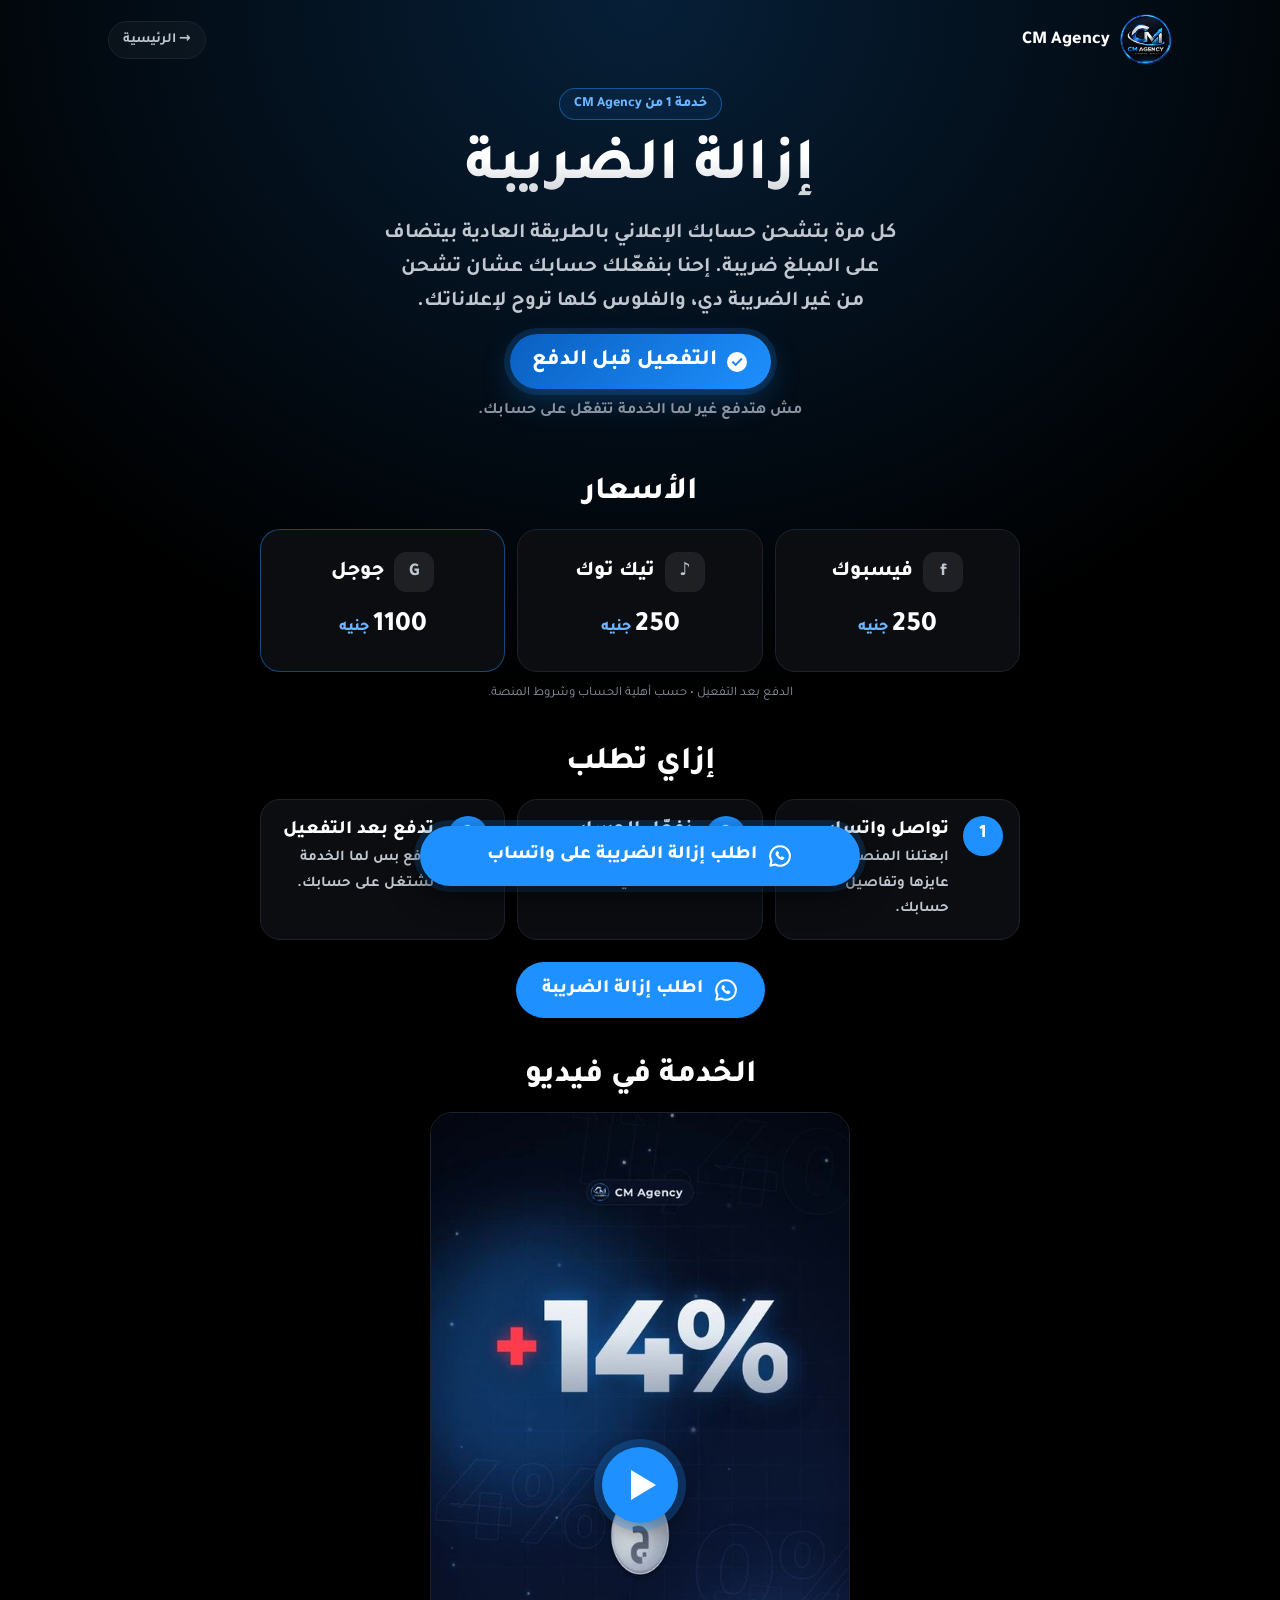
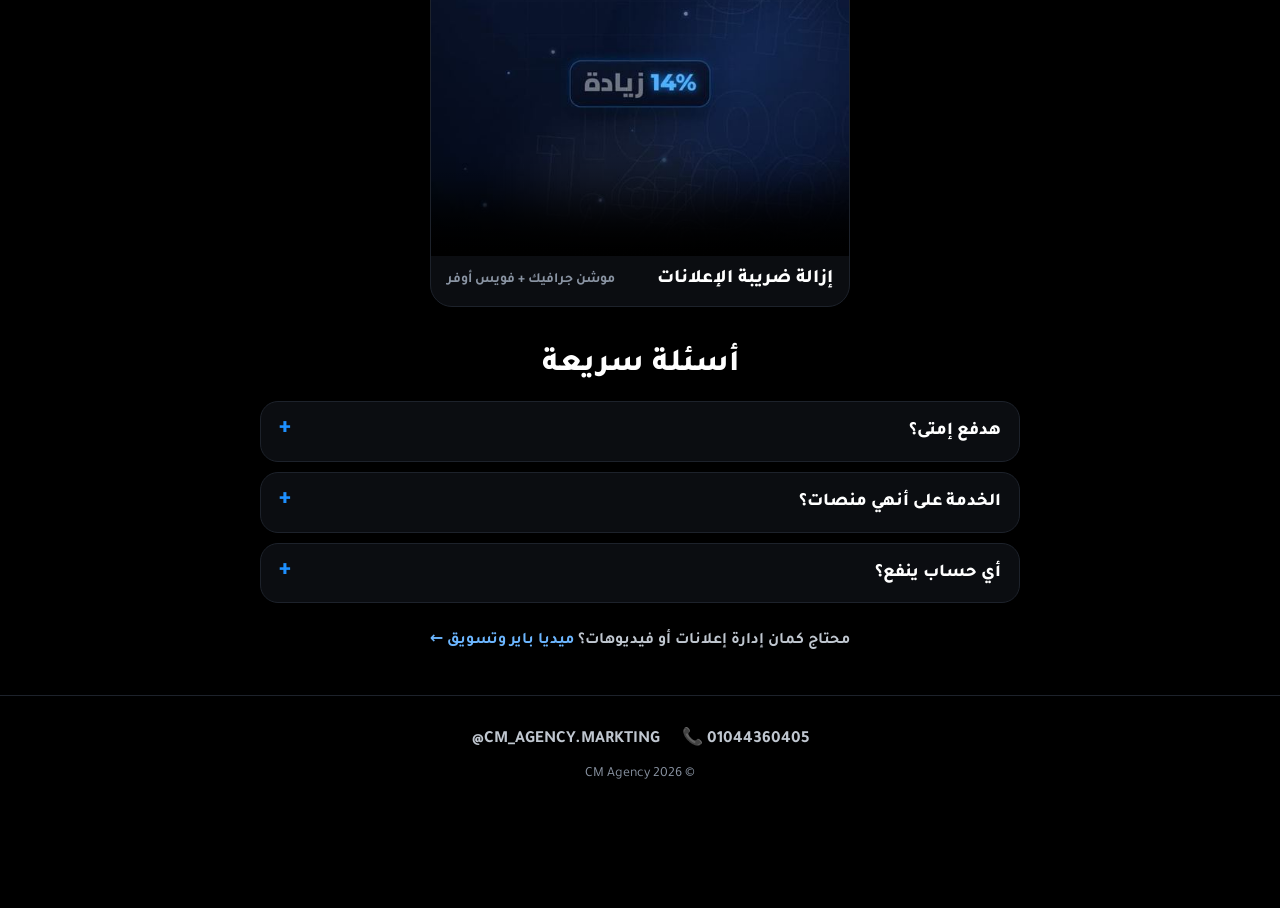
==== tax/index.html @ ba2592e1 "Split site into two services: إزالة الضريبة (/tax/) and ميديا باير وتسويق (/work/); remove restauran" ====
<!doctype html>
<html lang="ar" dir="rtl">
<head>
  <meta charset="utf-8">
  <meta name="viewport" content="width=device-width, initial-scale=1, viewport-fit=cover">
  <title>إزالة الضريبة | CM Agency</title>
  <meta name="description" content="شغّل حساباتك الإعلانية من غير الضريبة على الشحن. فيسبوك 250 جنيه • تيك توك 250 جنيه • جوجل 1100 جنيه. التفعيل قبل الدفع.">
  <meta name="theme-color" content="#000000">
  <meta property="og:type" content="website">
  <meta property="og:title" content="إزالة الضريبة | CM Agency">
  <meta property="og:description" content="شغّل حساباتك الإعلانية من غير الضريبة على الشحن. فيسبوك 250 جنيه • تيك توك 250 جنيه • جوجل 1100 جنيه. التفعيل قبل الدفع.">
  <meta property="og:image" content="https://ahmedxmarketing.github.io/cm-agency/og.png">
  <meta property="og:url" content="https://ahmedxmarketing.github.io/cm-agency/tax/">
  <meta property="og:locale" content="ar_EG">
  <meta name="twitter:card" content="summary_large_image">
  <meta name="twitter:title" content="إزالة الضريبة | CM Agency">
  <meta name="twitter:image" content="https://ahmedxmarketing.github.io/cm-agency/og.png">
  <link rel="icon" href="../favicon.png">
  <link rel="apple-touch-icon" href="../apple-touch-icon.png">
  <link rel="preload" href="../assets/fonts/Tajawal-ExtraBold.ttf" as="font" type="font/ttf" crossorigin>
  <link rel="stylesheet" href="../assets/cm.css">
</head>
<body class="has-sticky">
  <header class="top">
    <a class="brand" href="../"><img src="../assets/logo-192.webp" width="52" height="52" alt=""><span>CM Agency</span></a>
    <a class="back" href="../">→ الرئيسية</a>
  </header>
  <main class="wrap">
    <section class="hero">
      <span class="kicker">خدمة 1 من CM Agency</span>
      <h1 class="title">إزالة الضريبة</h1>
      <p class="lead">كل مرة بتشحن حسابك الإعلاني بالطريقة العادية بيتضاف على المبلغ ضريبة. إحنا بنفعّلك حسابك عشان تشحن من غير الضريبة دي، والفلوس كلها تروح لإعلاناتك.</p>
      <div class="badge"><svg viewBox="0 0 24 24" fill="currentColor" aria-hidden="true"><path d="M12 2a10 10 0 1 0 0 20 10 10 0 0 0 0-20zm-1.4 14.2-4-4 1.4-1.4 2.6 2.6 5.6-5.6 1.4 1.4z"/></svg><span>التفعيل قبل الدفع</span></div>
      <p class="muted" style="margin:6px 0 0;font-weight:700">مش هتدفع غير لما الخدمة تتفعّل على حسابك.</p>
    </section>

    <section class="sec" aria-labelledby="p-h">
      <h2 id="p-h">الأسعار</h2>
      <div class="prices">
        <div class="price"><span class="pf"><i>f</i>فيسبوك</span><span class="amt">250<small>جنيه</small></span></div>
        <div class="price"><span class="pf"><i>♪</i>تيك توك</span><span class="amt">250<small>جنيه</small></span></div>
        <div class="price price--hi"><span class="pf"><i>G</i>جوجل</span><span class="amt">1100<small>جنيه</small></span></div>
      </div>
      <p class="fine">الدفع بعد التفعيل • حسب أهلية الحساب وشروط المنصة.</p>
    </section>

    <section class="sec" aria-labelledby="h-h">
      <h2 id="h-h">إزاي تطلب</h2>
      <ol class="steps three">
        <li><div><b>تواصل واتساب</b><span>ابعتلنا المنصة اللي عايزها وتفاصيل حسابك.</span></div></li>
        <li><div><b>نفعّل الحساب</b><span>بنراجع حسابك ونفعّل الخدمة عليه.</span></div></li>
        <li><div><b>تدفع بعد التفعيل</b><span>تدفع بس لما الخدمة تشتغل على حسابك.</span></div></li>
      </ol>
      <p class="center" style="margin:22px 0 0"><a class="btn" href="https://wa.me/201044360405?text=%D8%A3%D9%87%D9%84%D8%A7%D9%8B%D8%8C%20%D8%B9%D8%A7%D9%8A%D8%B2%20%D8%AE%D8%AF%D9%85%D8%A9%20%D8%A5%D8%B2%D8%A7%D9%84%D8%A9%20%D8%A7%D9%84%D8%B6%D8%B1%D9%8A%D8%A8%D8%A9" rel="noopener"><svg viewBox="0 0 24 24" aria-hidden="true"><path fill="none" stroke="currentColor" stroke-width="1.9" stroke-linejoin="round" d="M12 3a9 9 0 0 0-7.8 13.5L3 21l4.6-1.2A9 9 0 1 0 12 3z"/><path fill="currentColor" d="M9 7.5c.3-.3.8-.3 1 0l1 1.6c.2.3.1.7-.1.9l-.6.6c.5 1.1 1.4 2 2.5 2.5l.6-.6c.3-.2.6-.3.9-.1l1.6 1c.3.2.3.7 0 1l-.7.8c-.6.6-1.6.7-2.4.3A9 9 0 0 1 8.1 11c-.4-.8-.3-1.8.3-2.4z"/></svg><span>اطلب إزالة الضريبة</span></a></p>
    </section>

    <section class="sec" aria-labelledby="v-h">
      <h2 id="v-h">الخدمة في فيديو</h2>
      <div class="featured">
      <article class="card">
        <div class="frame">
          <video controls playsinline preload="none" poster="../assets/video/cm-ads-reel-poster.jpg" width="720" height="1280" aria-label="إزالة ضريبة الإعلانات">
            <source src="../assets/video/cm-ads-reel.mp4" type="video/mp4">
          </video>
          <button class="play" type="button" aria-label="شغّل الفيديو: إزالة ضريبة الإعلانات"><span></span></button>
        </div>
        <div class="meta">
          <h3>إزالة ضريبة الإعلانات</h3>
          <p>موشن جرافيك + فويس أوفر</p>
        </div>
      </article>
      </div>
    </section>

    <section class="sec faq" aria-labelledby="q-h">
      <h2 id="q-h">أسئلة سريعة</h2>
      <details><summary>هدفع إمتى؟</summary><p>بعد التفعيل. مش هتدفع غير لما الخدمة تتفعّل على حسابك.</p></details>
      <details><summary>الخدمة على أنهي منصات؟</summary><p>فيسبوك (250 جنيه)، تيك توك (250 جنيه)، وجوجل (1100 جنيه).</p></details>
      <details><summary>أي حساب ينفع؟</summary><p>ده حسب أهلية الحساب وشروط المنصة. بنراجع حسابك الأول، ولو مش مناسب هنقولك من البداية بوضوح.</p></details>
    </section>

    <a class="cross" href="../work/">محتاج كمان إدارة إعلانات أو فيديوهات؟ <b>ميديا باير وتسويق ←</b></a>
  </main>
  <footer class="foot">
    <div class="row">
      <a href="tel:+201044360405" dir="ltr">📞 01044360405</a>
      <a href="https://www.instagram.com/cm_agency.markting/" rel="noopener" dir="ltr">@CM_AGENCY.MARKTING</a>
    </div>
    © 2026 CM Agency
  </footer>
  <a class="sticky" href="https://wa.me/201044360405?text=%D8%A3%D9%87%D9%84%D8%A7%D9%8B%D8%8C%20%D8%B9%D8%A7%D9%8A%D8%B2%20%D8%AE%D8%AF%D9%85%D8%A9%20%D8%A5%D8%B2%D8%A7%D9%84%D8%A9%20%D8%A7%D9%84%D8%B6%D8%B1%D9%8A%D8%A8%D8%A9" rel="noopener"><svg viewBox="0 0 24 24" aria-hidden="true"><path fill="none" stroke="currentColor" stroke-width="1.9" stroke-linejoin="round" d="M12 3a9 9 0 0 0-7.8 13.5L3 21l4.6-1.2A9 9 0 1 0 12 3z"/><path fill="currentColor" d="M9 7.5c.3-.3.8-.3 1 0l1 1.6c.2.3.1.7-.1.9l-.6.6c.5 1.1 1.4 2 2.5 2.5l.6-.6c.3-.2.6-.3.9-.1l1.6 1c.3.2.3.7 0 1l-.7.8c-.6.6-1.6.7-2.4.3A9 9 0 0 1 8.1 11c-.4-.8-.3-1.8.3-2.4z"/></svg><span>اطلب إزالة الضريبة على واتساب</span></a>
  <script src="../assets/video.js" defer></script>
</body>
</html>
---- assets/cm.css ----
@font-face{font-family:"Tajawal";src:url(fonts/Tajawal-Regular.ttf) format("truetype");font-weight:400;font-display:swap}
@font-face{font-family:"Tajawal";src:url(fonts/Tajawal-Bold.ttf) format("truetype");font-weight:700;font-display:swap}
@font-face{font-family:"Tajawal";src:url(fonts/Tajawal-ExtraBold.ttf) format("truetype");font-weight:800;font-display:swap}
:root{--blue:#1E90FF;--blue2:#0a5fc0;--sky:#6cb6ff;--silver:#C0C7D0;--silver2:#8a94a3;--bg:#000;--card:#0b0d11;--line:#1d222b}
*{box-sizing:border-box}
html{-webkit-text-size-adjust:100%}
body{margin:0;background:var(--bg);color:#fff;font-family:"Tajawal",system-ui,-apple-system,"Segoe UI",Tahoma,sans-serif;line-height:1.6;overflow-x:hidden;
  background-image:radial-gradient(ellipse 90% 40% at 50% 0,rgba(30,144,255,.22),transparent 70%);background-repeat:no-repeat}
body.has-sticky{padding-bottom:96px}
a{color:inherit}
a:focus-visible,button:focus-visible,summary:focus-visible{outline:3px solid var(--blue);outline-offset:3px;border-radius:12px}
img{max-width:100%}
.wrap{max-width:1100px;margin:0 auto;padding:0 18px}
/* top bar on inner pages */
.top{display:flex;align-items:center;justify-content:space-between;gap:12px;padding:14px 18px 0;max-width:1100px;margin:0 auto}
.brand{display:flex;align-items:center;gap:10px;text-decoration:none;font-weight:800;font-size:18px}
.brand img{width:52px;height:52px;object-fit:contain}
.back{font-weight:700;font-size:14px;color:var(--silver);text-decoration:none;border:1px solid var(--line);padding:7px 14px;border-radius:99px;background:rgba(255,255,255,.03);white-space:nowrap}
.back:hover{color:#fff;border-color:var(--blue)}
/* headings */
h1,h2,h3{line-height:1.25}
.title{font-weight:800;font-size:clamp(34px,9.5vw,60px);margin:0 0 10px;
  background:linear-gradient(180deg,#fff 35%,var(--silver) 100%);-webkit-background-clip:text;background-clip:text;color:transparent}
.lead{margin:0 auto;max-width:600px;text-wrap:balance;font-size:clamp(17px,4.6vw,21px);font-weight:700;color:var(--silver)}
.hero{text-align:center;padding:22px 0 10px}
.kicker{display:inline-block;font-weight:800;font-size:14px;color:var(--sky);border:1px solid rgba(30,144,255,.45);background:rgba(30,144,255,.08);padding:4px 14px;border-radius:99px;margin-bottom:12px}
.sec{margin:38px auto 0;max-width:760px}
.sec h2{font-size:clamp(24px,6.5vw,32px);font-weight:800;text-align:center;margin:0 0 16px}
.sec .sub{text-align:center;color:var(--silver);font-weight:700;margin:-8px auto 18px;max-width:560px}
.box{background:var(--card);border:1px solid var(--line);border-radius:22px;padding:20px 18px}
.muted{color:var(--silver2)}
.fine{font-size:13px;color:var(--silver2);text-align:center;margin:12px 0 0}
/* badge */
.badge{display:inline-flex;align-items:center;gap:8px;font-weight:800;font-size:clamp(18px,5vw,22px);color:#fff;
  background:linear-gradient(135deg,var(--blue2),var(--blue));padding:10px 22px;border-radius:99px;box-shadow:0 0 0 6px rgba(30,144,255,.16),0 12px 30px rgba(30,144,255,.25);margin:16px 0 4px}
.badge svg{width:24px;height:24px}
/* buttons */
.btn,.sticky{display:inline-flex;align-items:center;justify-content:center;gap:10px;background:var(--blue);color:#fff;text-decoration:none;font-weight:800;border-radius:99px}
.btn svg,.sticky svg{width:26px;height:26px;flex:none}
.btn{font-size:19px;padding:13px 26px}
.btn:hover{background:#3aa0ff}
.center{text-align:center}
.sticky{position:fixed;z-index:10;left:50%;transform:translateX(-50%);bottom:calc(14px + env(safe-area-inset-bottom));
  width:min(92vw,440px);font-size:19px;padding:15px 18px;box-shadow:0 10px 30px rgba(0,0,0,.6),0 0 0 6px rgba(30,144,255,.2);animation:pulse 2.4s ease-in-out infinite}
@keyframes pulse{0%,100%{box-shadow:0 10px 30px rgba(0,0,0,.6),0 0 0 4px rgba(30,144,255,.18)}50%{box-shadow:0 10px 30px rgba(0,0,0,.6),0 0 0 12px rgba(30,144,255,.08)}}
@media (prefers-reduced-motion:reduce){.sticky{animation:none}}
/* home */
.home-head{text-align:center;padding:30px 18px 6px}
.home-head img{width:132px;height:132px;object-fit:contain;filter:drop-shadow(0 10px 30px rgba(30,144,255,.35))}
.home-head h1{margin:6px 0 4px;font-size:clamp(32px,9vw,52px);font-weight:800;background:linear-gradient(180deg,#fff 35%,var(--silver));-webkit-background-clip:text;background-clip:text;color:transparent}
.home-head p{margin:0 auto;max-width:460px;color:var(--silver);font-weight:700;font-size:clamp(16px,4.4vw,19px);text-wrap:balance}
.choose{text-align:center;color:var(--silver2);font-weight:700;font-size:15px;margin:22px 0 12px}
.services{display:grid;grid-template-columns:1fr;gap:16px;max-width:520px;margin:0 auto}
@media (min-width:820px){.services{grid-template-columns:1fr 1fr;max-width:980px}}
.svc{position:relative;display:flex;flex-direction:column;gap:10px;text-decoration:none;color:#fff;background:linear-gradient(160deg,#0f1622,#07090d 70%);
  border:1.5px solid rgba(30,144,255,.38);border-radius:26px;padding:24px 22px 22px;min-height:210px;overflow:hidden;transition:transform .15s,border-color .15s,box-shadow .15s}
.svc::after{content:"";position:absolute;inset:auto -40px -60px auto;width:200px;height:200px;border-radius:50%;background:radial-gradient(circle,rgba(30,144,255,.28),transparent 70%);pointer-events:none}
.svc:hover,.svc:active{transform:translateY(-3px);border-color:var(--blue);box-shadow:0 18px 50px rgba(30,144,255,.22)}
.svc .ico{width:58px;height:58px;border-radius:18px;display:grid;place-items:center;background:rgba(30,144,255,.14);border:1px solid rgba(30,144,255,.4);color:var(--sky)}
.svc .ico svg{width:32px;height:32px}
.svc h2{margin:2px 0 0;font-size:clamp(28px,7.6vw,36px);font-weight:800}
.svc p{margin:0;color:var(--silver);font-weight:700;font-size:17px}
.svc .go{margin-top:auto;display:inline-flex;align-items:center;gap:8px;align-self:flex-start;background:var(--blue);color:#fff;font-weight:800;font-size:17px;padding:9px 18px;border-radius:99px}
.svc .pill{position:absolute;top:22px;left:20px;font-size:13px;font-weight:800;color:#0a0f1a;background:var(--silver);padding:3px 11px;border-radius:99px}
.foot{text-align:center;color:var(--silver2);font-size:14px;padding:30px 18px 26px;margin-top:40px;border-top:1px solid var(--line)}
.foot .row{display:flex;justify-content:center;flex-wrap:wrap;gap:10px 22px;font-weight:700;font-size:17px;margin-bottom:10px}
.foot .row a{color:var(--silver);text-decoration:none}
.foot .row a:hover{color:#fff}
/* prices */
.prices{display:grid;grid-template-columns:1fr;gap:12px}
@media (min-width:640px){.prices{grid-template-columns:repeat(3,1fr)}}
.price{display:flex;align-items:center;justify-content:space-between;gap:12px;background:var(--card);border:1px solid var(--line);border-radius:20px;padding:16px 18px}
@media (min-width:640px){.price{flex-direction:column;justify-content:center;text-align:center;padding:22px 14px}}
.price .pf{display:flex;align-items:center;gap:10px;font-weight:800;font-size:21px}
.price .pf i{width:40px;height:40px;border-radius:12px;display:grid;place-items:center;font-style:normal;font-size:18px;font-weight:800;background:rgba(192,199,208,.1);border:1px solid var(--line);color:var(--silver)}
.price .amt{font-weight:800;font-size:28px;color:#fff;white-space:nowrap}
.price .amt small{font-size:16px;color:var(--sky);margin-inline-start:4px}
.price--hi{border-color:rgba(30,144,255,.45)}
/* steps */
.steps{list-style:none;padding:0;margin:0;display:grid;gap:12px;counter-reset:s}
@media (min-width:700px){.steps.three{grid-template-columns:repeat(3,1fr)}.steps.four{grid-template-columns:repeat(2,1fr)}}
.steps li{counter-increment:s;display:flex;gap:14px;align-items:flex-start;background:var(--card);border:1px solid var(--line);border-radius:20px;padding:16px}
.steps li::before{content:counter(s);flex:none;width:40px;height:40px;border-radius:50%;display:grid;place-items:center;font-weight:800;font-size:19px;background:var(--blue);color:#fff}
.steps b{display:block;font-size:19px;font-weight:800}
.steps span{color:var(--silver);font-weight:700;font-size:15px}
/* lists */
.ticks{list-style:none;padding:0;margin:0;display:grid;gap:10px}
.ticks li{position:relative;padding-inline-start:30px;color:var(--silver);font-weight:700}
.ticks li::before{content:"";position:absolute;inset-inline-start:0;top:6px;width:18px;height:18px;border-radius:50%;background:var(--blue);
  -webkit-mask:url("data:image/svg+xml,%3Csvg xmlns='http://www.w3.org/2000/svg' viewBox='0 0 24 24'%3E%3Cpath d='M12 2a10 10 0 1 0 0 20 10 10 0 0 0 0-20zm-1.4 14.2-4-4 1.4-1.4 2.6 2.6 5.6-5.6 1.4 1.4z'/%3E%3C/svg%3E") center/contain no-repeat;
  mask:url("data:image/svg+xml,%3Csvg xmlns='http://www.w3.org/2000/svg' viewBox='0 0 24 24'%3E%3Cpath d='M12 2a10 10 0 1 0 0 20 10 10 0 0 0 0-20zm-1.4 14.2-4-4 1.4-1.4 2.6 2.6 5.6-5.6 1.4 1.4z'/%3E%3C/svg%3E") center/contain no-repeat}
.ticks strong{color:#fff}
.cards2{display:grid;grid-template-columns:1fr;gap:14px}
@media (min-width:760px){.cards2{grid-template-columns:1fr 1fr}}
.cards2 h3{margin:0 0 8px;font-size:22px;font-weight:800}
.cards2 p{margin:0 0 12px;color:var(--silver);font-weight:700}
/* faq */
.faq details{background:var(--card);border:1px solid var(--line);border-radius:18px;padding:0 18px;margin-bottom:10px}
.faq summary{cursor:pointer;font-weight:800;font-size:18px;padding:15px 0;list-style:none;display:flex;justify-content:space-between;gap:10px}
.faq summary::-webkit-details-marker{display:none}
.faq summary::after{content:"+";color:var(--blue);font-size:24px;line-height:1}
.faq details[open] summary::after{content:"–"}
.faq details p{margin:0 0 16px;color:var(--silver);font-weight:700}
/* video cards */
.card{background:var(--card);border:1px solid var(--line);border-radius:22px;overflow:hidden}
.frame{position:relative;aspect-ratio:9/16;background:#05070a}
.frame video{position:absolute;inset:0;width:100%;height:100%;object-fit:cover;display:block;background:#000}
.play{position:absolute;inset:0;margin:auto;width:76px;height:76px;border-radius:50%;border:0;cursor:pointer;
  background:var(--blue);box-shadow:0 0 0 8px rgba(30,144,255,.25),0 10px 30px rgba(0,0,0,.6);display:grid;place-items:center;transition:transform .15s}
.play:hover{transform:scale(1.06)}
.play span{width:0;height:0;border-style:solid;border-width:15px 0 15px 25px;border-color:transparent transparent transparent #fff;margin-left:6px}
.playing .play,.playing .dur{display:none}
.dur{position:absolute;top:12px;left:12px;font-size:13px;font-weight:700;background:rgba(0,0,0,.65);padding:2px 9px;border-radius:99px;direction:ltr}
.meta{padding:12px 16px 14px;display:flex;align-items:baseline;justify-content:space-between;gap:10px;flex-wrap:wrap}
.meta h3{margin:0;font-size:19px;font-weight:800}
.meta p{margin:0;font-size:14px;color:var(--silver2);font-weight:700}
.featured{max-width:420px;margin:0 auto}
.card--feat{border-color:rgba(30,144,255,.55);box-shadow:0 0 0 1px rgba(30,144,255,.25),0 20px 60px rgba(30,144,255,.18)}
.card--feat .meta p{color:var(--sky)}
.grid{display:grid;grid-template-columns:1fr;gap:18px;max-width:420px;margin:0 auto}
@media (min-width:760px){.grid{grid-template-columns:repeat(2,1fr);max-width:820px}}
@media (min-width:1100px){.grid{grid-template-columns:repeat(3,1fr);max-width:1100px}}
.sec--wide{max-width:1100px}
.offer{margin:30px auto 0;max-width:640px;text-align:center;padding:20px 16px;border-radius:22px;
  background:linear-gradient(135deg,var(--blue2),var(--blue));box-shadow:0 12px 40px rgba(30,144,255,.25)}
.offer-main{margin:0;font-size:clamp(22px,6.4vw,30px);font-weight:800;line-height:1.35}
.offer-main .p{display:inline-block;background:#fff;color:#0a3d7a;padding:0 10px;border-radius:10px}
.offer-sub{margin:6px 0 0;font-size:15px;font-weight:700;color:#e3eefc}
.cta{text-align:center;margin:38px auto 0;max-width:560px;padding:24px 18px;border:1px solid rgba(30,144,255,.35);border-radius:22px;background:var(--card)}
.cta h2{margin:0 0 8px;font-size:clamp(24px,6.5vw,30px);font-weight:800}
.cta p{color:var(--silver);font-weight:700;margin:0 0 16px}
.cross{display:block;text-align:center;margin:26px auto 0;color:var(--silver);font-weight:700;text-decoration:none}
.cross b{color:var(--sky)}
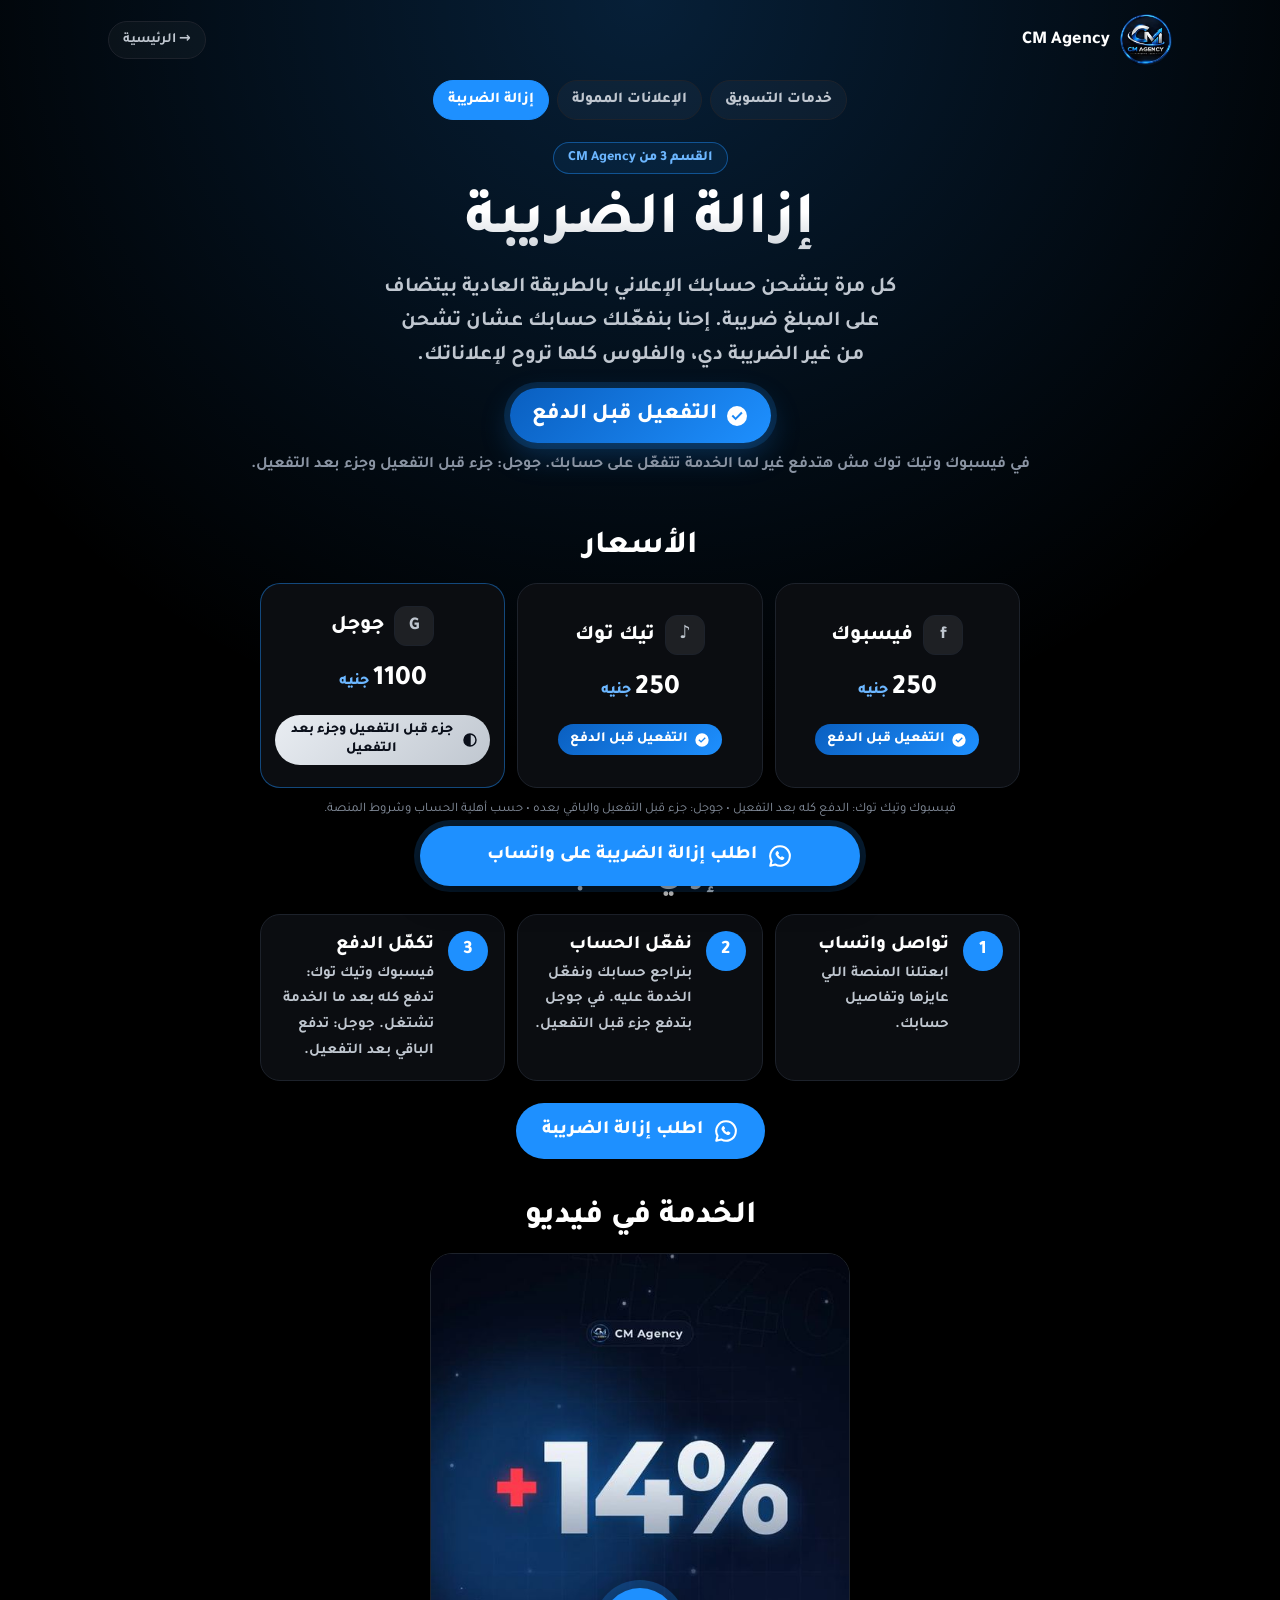
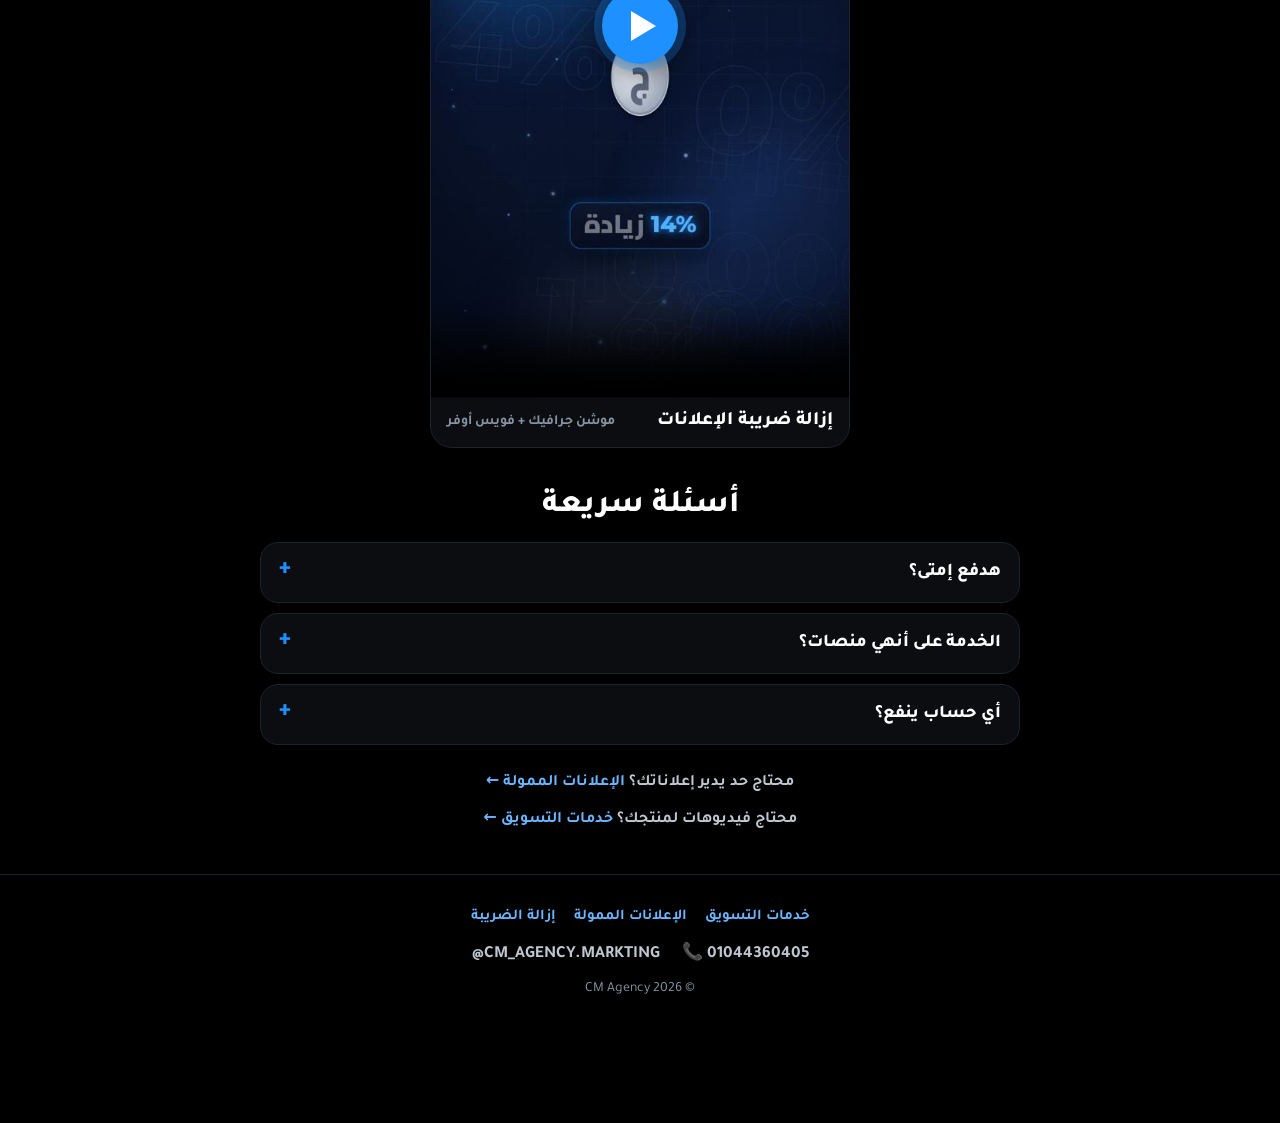
==== commit 8eb4a45c: "3 sections: خدمات التسويق (/work/), new الإعلانات الممولة (/ads/) results gallery, إزالة الضريبة las" ====
--- a/tax/index.html
+++ b/tax/index.html
@@ -4,11 +4,11 @@
   <meta charset="utf-8">
   <meta name="viewport" content="width=device-width, initial-scale=1, viewport-fit=cover">
   <title>إزالة الضريبة | CM Agency</title>
-  <meta name="description" content="شغّل حساباتك الإعلانية من غير الضريبة على الشحن. فيسبوك 250 جنيه • تيك توك 250 جنيه • جوجل 1100 جنيه. التفعيل قبل الدفع.">
+  <meta name="description" content="شغّل حساباتك الإعلانية من غير الضريبة على الشحن. فيسبوك 250 جنيه • تيك توك 250 جنيه • جوجل 1100 جنيه. فيسبوك وتيك توك: التفعيل قبل الدفع. جوجل: جزء قبل التفعيل وجزء بعد التفعيل.">
   <meta name="theme-color" content="#000000">
   <meta property="og:type" content="website">
   <meta property="og:title" content="إزالة الضريبة | CM Agency">
-  <meta property="og:description" content="شغّل حساباتك الإعلانية من غير الضريبة على الشحن. فيسبوك 250 جنيه • تيك توك 250 جنيه • جوجل 1100 جنيه. التفعيل قبل الدفع.">
+  <meta property="og:description" content="شغّل حساباتك الإعلانية من غير الضريبة على الشحن. فيسبوك 250 جنيه • تيك توك 250 جنيه • جوجل 1100 جنيه. فيسبوك وتيك توك: التفعيل قبل الدفع. جوجل: جزء قبل التفعيل وجزء بعد التفعيل.">
   <meta property="og:image" content="https://ahmedxmarketing.github.io/cm-agency/og.png">
   <meta property="og:url" content="https://ahmedxmarketing.github.io/cm-agency/tax/">
   <meta property="og:locale" content="ar_EG">
@@ -18,38 +18,43 @@
   <link rel="icon" href="../favicon.png">
   <link rel="apple-touch-icon" href="../apple-touch-icon.png">
   <link rel="preload" href="../assets/fonts/Tajawal-ExtraBold.ttf" as="font" type="font/ttf" crossorigin>
-  <link rel="stylesheet" href="../assets/cm.css">
+  <link rel="stylesheet" href="../assets/cm.css?v=3">
 </head>
 <body class="has-sticky">
   <header class="top">
     <a class="brand" href="../"><img src="../assets/logo-192.webp" width="52" height="52" alt=""><span>CM Agency</span></a>
     <a class="back" href="../">→ الرئيسية</a>
   </header>
+  <nav class="tabs" aria-label="أقسام الموقع">
+    <a href="../work/">خدمات التسويق</a>
+    <a href="../ads/">الإعلانات الممولة</a>
+    <a href="../tax/" aria-current="page">إزالة الضريبة</a>
+  </nav>
   <main class="wrap">
     <section class="hero">
-      <span class="kicker">خدمة 1 من CM Agency</span>
+      <span class="kicker">القسم 3 من CM Agency</span>
       <h1 class="title">إزالة الضريبة</h1>
       <p class="lead">كل مرة بتشحن حسابك الإعلاني بالطريقة العادية بيتضاف على المبلغ ضريبة. إحنا بنفعّلك حسابك عشان تشحن من غير الضريبة دي، والفلوس كلها تروح لإعلاناتك.</p>
       <div class="badge"><svg viewBox="0 0 24 24" fill="currentColor" aria-hidden="true"><path d="M12 2a10 10 0 1 0 0 20 10 10 0 0 0 0-20zm-1.4 14.2-4-4 1.4-1.4 2.6 2.6 5.6-5.6 1.4 1.4z"/></svg><span>التفعيل قبل الدفع</span></div>
-      <p class="muted" style="margin:6px 0 0;font-weight:700">مش هتدفع غير لما الخدمة تتفعّل على حسابك.</p>
+      <p class="muted" style="margin:6px 0 0;font-weight:700">في فيسبوك وتيك توك مش هتدفع غير لما الخدمة تتفعّل على حسابك. جوجل: جزء قبل التفعيل وجزء بعد التفعيل.</p>
     </section>
 
     <section class="sec" aria-labelledby="p-h">
       <h2 id="p-h">الأسعار</h2>
       <div class="prices">
-        <div class="price"><span class="pf"><i>f</i>فيسبوك</span><span class="amt">250<small>جنيه</small></span></div>
-        <div class="price"><span class="pf"><i>♪</i>تيك توك</span><span class="amt">250<small>جنيه</small></span></div>
-        <div class="price price--hi"><span class="pf"><i>G</i>جوجل</span><span class="amt">1100<small>جنيه</small></span></div>
+        <div class="price"><span class="pf"><i>f</i>فيسبوك</span><span class="amt">250<small>جنيه</small></span><span class="tag"><svg viewBox="0 0 24 24" fill="currentColor" aria-hidden="true"><path d="M12 2a10 10 0 1 0 0 20 10 10 0 0 0 0-20zm-1.4 14.2-4-4 1.4-1.4 2.6 2.6 5.6-5.6 1.4 1.4z"/></svg>التفعيل قبل الدفع</span></div>
+        <div class="price"><span class="pf"><i>♪</i>تيك توك</span><span class="amt">250<small>جنيه</small></span><span class="tag"><svg viewBox="0 0 24 24" fill="currentColor" aria-hidden="true"><path d="M12 2a10 10 0 1 0 0 20 10 10 0 0 0 0-20zm-1.4 14.2-4-4 1.4-1.4 2.6 2.6 5.6-5.6 1.4 1.4z"/></svg>التفعيل قبل الدفع</span></div>
+        <div class="price price--hi"><span class="pf"><i>G</i>جوجل</span><span class="amt">1100<small>جنيه</small></span><span class="tag tag--split"><svg viewBox="0 0 24 24" fill="none" stroke="currentColor" stroke-width="2.2" aria-hidden="true"><circle cx="12" cy="12" r="9"/><path d="M12 3v18" /><path fill="currentColor" stroke="none" d="M12 3a9 9 0 0 0 0 18z"/></svg>جزء قبل التفعيل وجزء بعد التفعيل</span></div>
       </div>
-      <p class="fine">الدفع بعد التفعيل • حسب أهلية الحساب وشروط المنصة.</p>
+      <p class="fine">فيسبوك وتيك توك: الدفع كله بعد التفعيل • جوجل: جزء قبل التفعيل والباقي بعده • حسب أهلية الحساب وشروط المنصة.</p>
     </section>
 
     <section class="sec" aria-labelledby="h-h">
       <h2 id="h-h">إزاي تطلب</h2>
       <ol class="steps three">
         <li><div><b>تواصل واتساب</b><span>ابعتلنا المنصة اللي عايزها وتفاصيل حسابك.</span></div></li>
-        <li><div><b>نفعّل الحساب</b><span>بنراجع حسابك ونفعّل الخدمة عليه.</span></div></li>
-        <li><div><b>تدفع بعد التفعيل</b><span>تدفع بس لما الخدمة تشتغل على حسابك.</span></div></li>
+        <li><div><b>نفعّل الحساب</b><span>بنراجع حسابك ونفعّل الخدمة عليه. في جوجل بتدفع جزء قبل التفعيل.</span></div></li>
+        <li><div><b>تكمّل الدفع</b><span>فيسبوك وتيك توك: تدفع كله بعد ما الخدمة تشتغل. جوجل: تدفع الباقي بعد التفعيل.</span></div></li>
       </ol>
       <p class="center" style="margin:22px 0 0"><a class="btn" href="https://wa.me/201044360405?text=%D8%A3%D9%87%D9%84%D8%A7%D9%8B%D8%8C%20%D8%B9%D8%A7%D9%8A%D8%B2%20%D8%AE%D8%AF%D9%85%D8%A9%20%D8%A5%D8%B2%D8%A7%D9%84%D8%A9%20%D8%A7%D9%84%D8%B6%D8%B1%D9%8A%D8%A8%D8%A9" rel="noopener"><svg viewBox="0 0 24 24" aria-hidden="true"><path fill="none" stroke="currentColor" stroke-width="1.9" stroke-linejoin="round" d="M12 3a9 9 0 0 0-7.8 13.5L3 21l4.6-1.2A9 9 0 1 0 12 3z"/><path fill="currentColor" d="M9 7.5c.3-.3.8-.3 1 0l1 1.6c.2.3.1.7-.1.9l-.6.6c.5 1.1 1.4 2 2.5 2.5l.6-.6c.3-.2.6-.3.9-.1l1.6 1c.3.2.3.7 0 1l-.7.8c-.6.6-1.6.7-2.4.3A9 9 0 0 1 8.1 11c-.4-.8-.3-1.8.3-2.4z"/></svg><span>اطلب إزالة الضريبة</span></a></p>
     </section>
@@ -74,14 +79,20 @@
 
     <section class="sec faq" aria-labelledby="q-h">
       <h2 id="q-h">أسئلة سريعة</h2>
-      <details><summary>هدفع إمتى؟</summary><p>بعد التفعيل. مش هتدفع غير لما الخدمة تتفعّل على حسابك.</p></details>
+      <details><summary>هدفع إمتى؟</summary><p>فيسبوك وتيك توك: بعد التفعيل، مش هتدفع غير لما الخدمة تتفعّل على حسابك. جوجل: جزء قبل التفعيل والجزء التاني بعد التفعيل.</p></details>
       <details><summary>الخدمة على أنهي منصات؟</summary><p>فيسبوك (250 جنيه)، تيك توك (250 جنيه)، وجوجل (1100 جنيه).</p></details>
       <details><summary>أي حساب ينفع؟</summary><p>ده حسب أهلية الحساب وشروط المنصة. بنراجع حسابك الأول، ولو مش مناسب هنقولك من البداية بوضوح.</p></details>
     </section>
 
-    <a class="cross" href="../work/">محتاج كمان إدارة إعلانات أو فيديوهات؟ <b>ميديا باير وتسويق ←</b></a>
+    <a class="cross" href="../ads/">محتاج حد يدير إعلاناتك؟ <b>الإعلانات الممولة ←</b></a>
+    <a class="cross" style="margin-top:12px" href="../work/">محتاج فيديوهات لمنتجك؟ <b>خدمات التسويق ←</b></a>
   </main>
   <footer class="foot">
+    <div class="links">
+      <a href="../work/">خدمات التسويق</a>
+      <a href="../ads/">الإعلانات الممولة</a>
+      <a href="../tax/">إزالة الضريبة</a>
+    </div>
     <div class="row">
       <a href="tel:+201044360405" dir="ltr">📞 01044360405</a>
       <a href="https://www.instagram.com/cm_agency.markting/" rel="noopener" dir="ltr">@CM_AGENCY.MARKTING</a>
--- a/assets/cm.css
+++ b/assets/cm.css
@@ -131,3 +131,52 @@
 .cta p{color:var(--silver);font-weight:700;margin:0 0 16px}
 .cross{display:block;text-align:center;margin:26px auto 0;color:var(--silver);font-weight:700;text-decoration:none}
 .cross b{color:var(--sky)}
+
+/* section tabs (inner pages) */
+.tabs{display:flex;gap:8px;justify-content:center;flex-wrap:wrap;max-width:1100px;margin:14px auto 0;padding:0 14px}
+.tabs a{font-weight:800;font-size:15px;color:var(--silver);text-decoration:none;border:1px solid var(--line);background:rgba(255,255,255,.03);padding:7px 14px;border-radius:99px;white-space:nowrap}
+.tabs a:hover{color:#fff;border-color:var(--blue)}
+.tabs a[aria-current]{color:#fff;background:var(--blue);border-color:var(--blue)}
+@media (max-width:440px){.tabs{gap:6px;padding:0 8px}.tabs a{font-size:13.5px;padding:6px 9px}}
+.foot .links{display:flex;justify-content:center;flex-wrap:wrap;gap:6px 18px;font-weight:700;font-size:15px;margin-bottom:12px}
+.foot .links a{color:var(--sky);text-decoration:none}
+.foot .links a:hover{color:#fff}
+@media (min-width:820px){.services.three{grid-template-columns:repeat(3,1fr);max-width:1100px}}
+.svc .num{position:absolute;top:22px;left:20px;font-size:13px;font-weight:800;color:var(--sky)}
+/* price terms tags */
+.price{flex-wrap:wrap}
+.price .tag{flex-basis:100%;display:inline-flex;align-items:center;justify-content:center;gap:6px;font-size:14px;font-weight:800;padding:6px 12px;border-radius:99px;text-align:center;line-height:1.35;
+  color:#fff;background:linear-gradient(135deg,var(--blue2),var(--blue))}
+.price .tag--split{color:#0a0f1a;background:linear-gradient(135deg,#e9edf2,var(--silver))}
+.price .tag svg{width:16px;height:16px;flex:none}
+@media (min-width:640px){.price .tag{flex-basis:auto}}
+.terms{display:grid;gap:8px;max-width:520px;margin:14px auto 0}
+.terms p{margin:0;display:flex;gap:10px;align-items:baseline;justify-content:center;flex-wrap:wrap;font-weight:700;color:var(--silver);text-align:center}
+.terms b{color:#fff}
+/* ads stats */
+.stats{display:grid;grid-template-columns:1fr 1fr;gap:12px;max-width:760px;margin:24px auto 0}
+@media (min-width:820px){.stats{grid-template-columns:repeat(4,1fr);max-width:1000px}}
+.stat{background:linear-gradient(160deg,#0f1622,#07090d 75%);border:1.5px solid rgba(30,144,255,.38);border-radius:22px;padding:16px 12px;text-align:center}
+.stat b{display:block;direction:ltr;font-size:clamp(28px,8.4vw,38px);font-weight:800;line-height:1.15;color:#fff;
+  background:linear-gradient(180deg,#fff 40%,var(--silver));-webkit-background-clip:text;background-clip:text;color:transparent}
+.stat strong{display:block;font-size:17px;font-weight:800;color:var(--sky);margin-top:2px}
+.stat span{display:block;font-size:14px;font-weight:700;color:var(--silver2);margin-top:4px;line-height:1.4}
+.stat span bdi{color:var(--silver)}
+/* results masonry */
+.masonry{columns:2;column-gap:10px;max-width:1100px;margin:0 auto}
+@media (min-width:760px){.masonry{columns:3;column-gap:14px}}
+@media (min-width:1100px){.masonry{columns:4}}
+.shot{display:block;width:100%;break-inside:avoid;margin:0 0 10px;padding:0;border:1px solid var(--line);border-radius:14px;overflow:hidden;background:#0b0d11;cursor:zoom-in;transition:border-color .15s,transform .15s}
+@media (min-width:760px){.shot{margin-bottom:14px}}
+.shot:hover{border-color:var(--blue);transform:translateY(-2px)}
+.shot img{display:block;width:100%;height:auto}
+/* lightbox */
+.lb{position:fixed;inset:0;z-index:50;background:rgba(0,0,0,.94);display:none;align-items:center;justify-content:center;padding:56px 10px 70px}
+.lb.open{display:flex}
+.lb img{max-width:100%;max-height:100%;object-fit:contain;border-radius:10px;box-shadow:0 20px 60px rgba(0,0,0,.8)}
+.lb button{position:absolute;border:0;cursor:pointer;color:#fff;background:rgba(30,144,255,.9);width:46px;height:46px;border-radius:50%;font:800 22px/1 "Tajawal",sans-serif;display:grid;place-items:center}
+.lb .x{top:12px;left:12px;background:rgba(255,255,255,.14)}
+.lb .nx{bottom:14px;left:calc(50% - 56px)}
+.lb .pv{bottom:14px;left:calc(50% + 10px)}
+.lb .ct{position:absolute;top:22px;right:18px;color:var(--silver);font-weight:700;font-size:15px;direction:ltr}
+body.lb-on{overflow:hidden}
